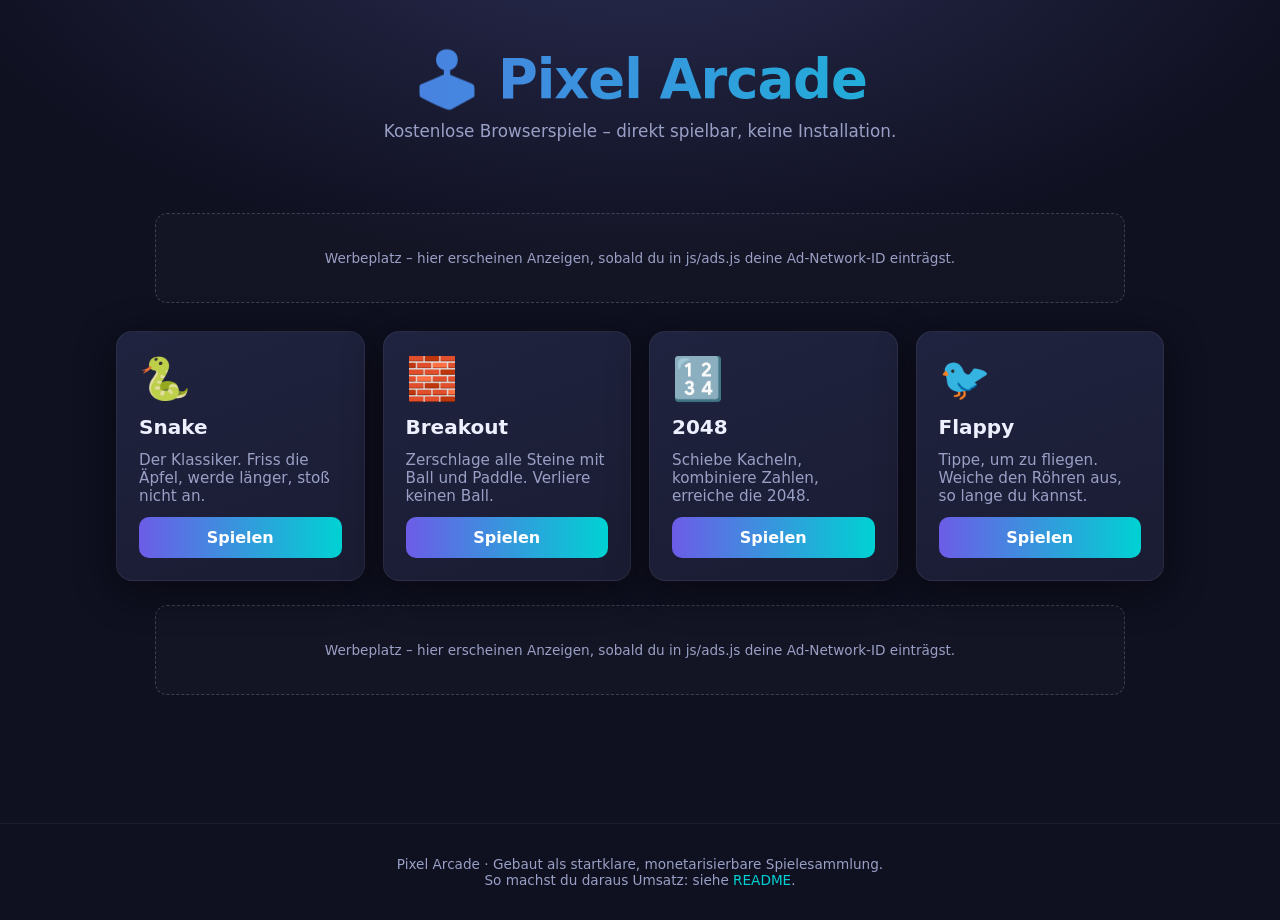
==== index.html @ bb0cc5f2 "Add Pixel Arcade: 4 monetization-ready HTML5 games Build a self-contained browser game collection (S" ====
<!DOCTYPE html>
<html lang="de">
<head>
  <meta charset="UTF-8" />
  <meta name="viewport" content="width=device-width, initial-scale=1.0" />
  <title>Pixel Arcade – Kostenlose Browserspiele</title>
  <meta name="description" content="Spiele kostenlose HTML5-Browserspiele: Snake, Breakout, 2048 und Flappy. Keine Installation, direkt im Browser." />
  <link rel="stylesheet" href="css/style.css" />
</head>
<body>
  <header class="site">
    <h1>🕹️ Pixel Arcade</h1>
    <p>Kostenlose Browserspiele – direkt spielbar, keine Installation.</p>
  </header>

  <div class="container">
    <div class="ad-slot" id="ad-top"></div>

    <div class="grid">
      <div class="card">
        <div class="emoji">🐍</div>
        <h3>Snake</h3>
        <p>Der Klassiker. Friss die Äpfel, werde länger, stoß nicht an.</p>
        <a class="btn" href="games/snake.html">Spielen</a>
      </div>

      <div class="card">
        <div class="emoji">🧱</div>
        <h3>Breakout</h3>
        <p>Zerschlage alle Steine mit Ball und Paddle. Verliere keinen Ball.</p>
        <a class="btn" href="games/breakout.html">Spielen</a>
      </div>

      <div class="card">
        <div class="emoji">🔢</div>
        <h3>2048</h3>
        <p>Schiebe Kacheln, kombiniere Zahlen, erreiche die 2048.</p>
        <a class="btn" href="games/2048.html">Spielen</a>
      </div>

      <div class="card">
        <div class="emoji">🐦</div>
        <h3>Flappy</h3>
        <p>Tippe, um zu fliegen. Weiche den Röhren aus, so lange du kannst.</p>
        <a class="btn" href="games/flappy.html">Spielen</a>
      </div>
    </div>

    <div class="ad-slot" id="ad-bottom"></div>
  </div>

  <footer class="site">
    <p>Pixel Arcade · Gebaut als startklare, monetarisierbare Spielesammlung.</p>
    <p>So machst du daraus Umsatz: siehe <a href="https://github.com/maximilianvbassenheim-gif/llllll/blob/main/README.md">README</a>.</p>
  </footer>

  <script src="js/ads.js"></script>
</body>
</html>
---- css/style.css ----
:root {
  --bg: #0f1020;
  --bg-2: #1a1c33;
  --panel: #20233f;
  --accent: #6c5ce7;
  --accent-2: #00d2d3;
  --text: #eef0ff;
  --muted: #9aa0c5;
  --good: #2ecc71;
  --warn: #f1c40f;
  --shadow: 0 10px 40px rgba(0,0,0,.45);
}

* { box-sizing: border-box; margin: 0; padding: 0; }

body {
  font-family: "Segoe UI", system-ui, -apple-system, sans-serif;
  background: radial-gradient(1200px 600px at 50% -10%, #2a2d52 0%, var(--bg) 60%);
  color: var(--text);
  min-height: 100vh;
  -webkit-font-smoothing: antialiased;
}

a { color: var(--accent-2); text-decoration: none; }
a:hover { text-decoration: underline; }

.container { max-width: 1080px; margin: 0 auto; padding: 24px 16px 64px; }

header.site {
  text-align: center;
  padding: 48px 16px 24px;
}
header.site h1 {
  font-size: clamp(2rem, 6vw, 3.4rem);
  letter-spacing: -0.02em;
  background: linear-gradient(90deg, var(--accent), var(--accent-2));
  -webkit-background-clip: text;
  background-clip: text;
  color: transparent;
}
header.site p { color: var(--muted); margin-top: 10px; font-size: 1.05rem; }

.grid {
  display: grid;
  grid-template-columns: repeat(auto-fill, minmax(240px, 1fr));
  gap: 18px;
  margin-top: 28px;
}

.card {
  background: linear-gradient(160deg, var(--panel), var(--bg-2));
  border: 1px solid rgba(255,255,255,.06);
  border-radius: 16px;
  padding: 22px;
  box-shadow: var(--shadow);
  transition: transform .18s ease, border-color .18s ease;
  display: flex;
  flex-direction: column;
  gap: 12px;
}
.card:hover { transform: translateY(-4px); border-color: var(--accent); }
.card .emoji { font-size: 2.6rem; }
.card h3 { font-size: 1.25rem; }
.card p { color: var(--muted); font-size: .95rem; flex: 1; }

.btn {
  display: inline-block;
  background: linear-gradient(90deg, var(--accent), var(--accent-2));
  color: #fff;
  padding: 11px 18px;
  border-radius: 10px;
  font-weight: 600;
  border: none;
  cursor: pointer;
  text-align: center;
  transition: filter .15s ease;
}
.btn:hover { filter: brightness(1.1); text-decoration: none; }
.btn.secondary { background: transparent; border: 1px solid var(--accent); }

.ad-slot {
  margin: 24px auto;
  max-width: 970px;
  min-height: 90px;
  border: 1px dashed rgba(255,255,255,.18);
  border-radius: 12px;
  display: flex;
  align-items: center;
  justify-content: center;
  color: var(--muted);
  font-size: .85rem;
  text-align: center;
  background: rgba(255,255,255,.02);
}

/* Game page layout */
.game-shell { text-align: center; }
.game-shell .topbar {
  display: flex; justify-content: space-between; align-items: center;
  flex-wrap: wrap; gap: 12px; margin-bottom: 16px;
}
.game-shell canvas {
  background: #0a0b16;
  border-radius: 14px;
  box-shadow: var(--shadow);
  touch-action: none;
  max-width: 100%;
  border: 1px solid rgba(255,255,255,.08);
}
.hud {
  display: flex; gap: 24px; justify-content: center;
  margin: 14px 0; font-size: 1.1rem;
}
.hud b { color: var(--accent-2); }
.controls-hint { color: var(--muted); font-size: .9rem; margin-top: 10px; }

footer.site {
  text-align: center; color: var(--muted);
  padding: 32px 16px; font-size: .85rem;
  border-top: 1px solid rgba(255,255,255,.06); margin-top: 40px;
}
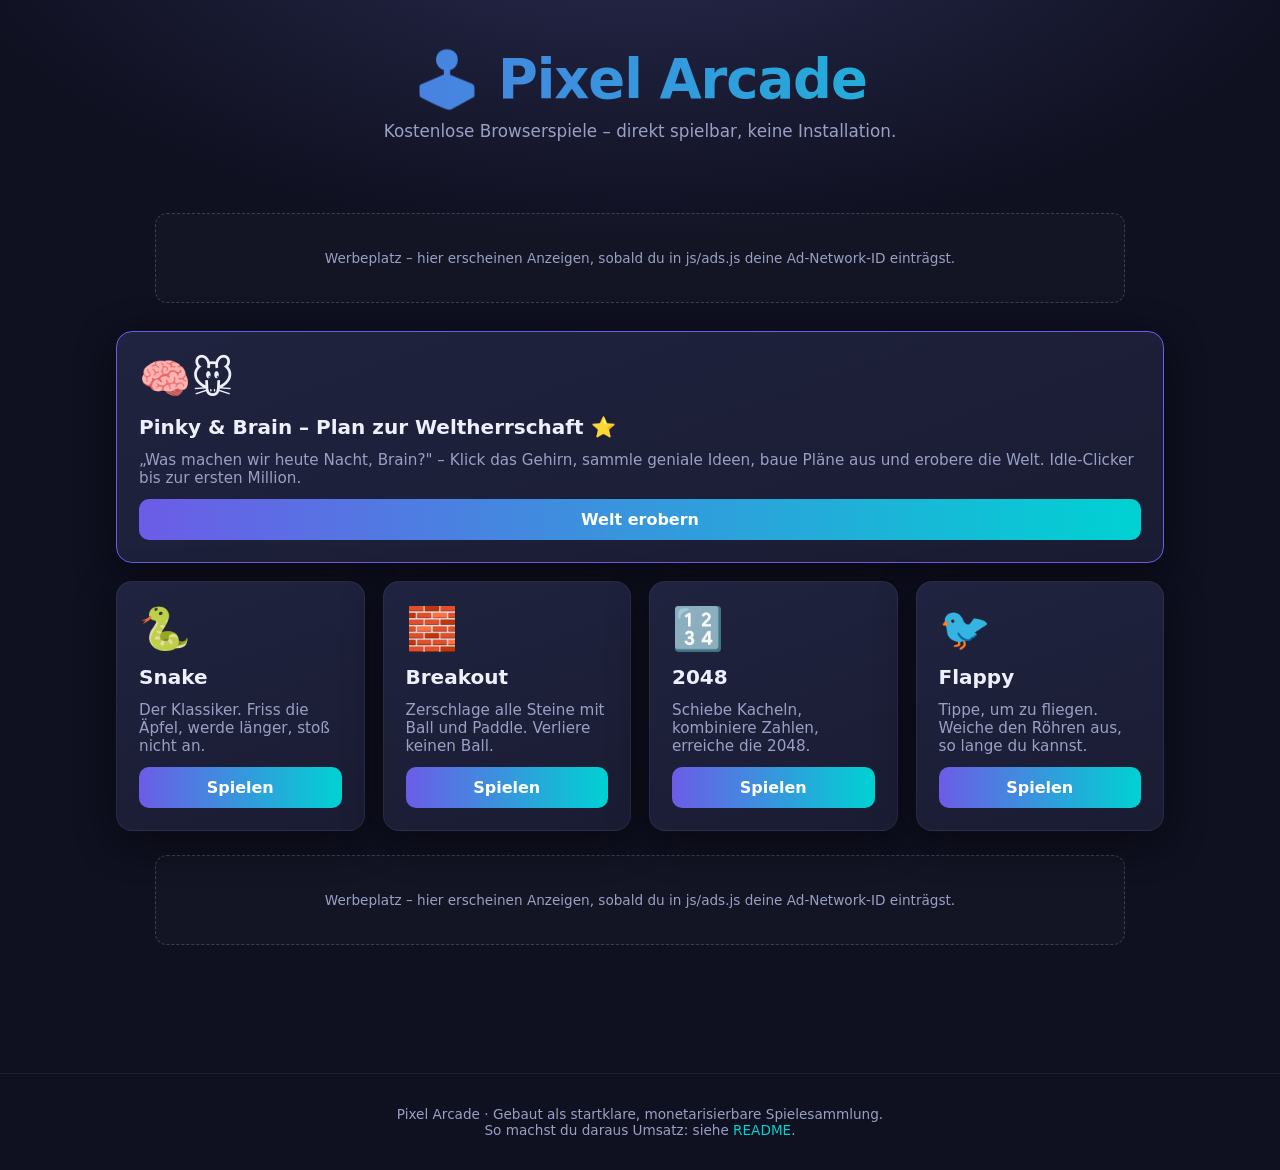
==== commit 7a71a688: "Add Pinky & Brain idle clicker: Plan zur Weltherrschaft Themed incremental game: click the brain to " ====
--- a/index.html
+++ b/index.html
@@ -17,6 +17,14 @@
     <div class="ad-slot" id="ad-top"></div>
 
     <div class="grid">
+      <div class="card" style="border-color: var(--accent); grid-column: 1 / -1;">
+        <div class="emoji">🧠🐭</div>
+        <h3>Pinky &amp; Brain – Plan zur Weltherrschaft ⭐</h3>
+        <p>„Was machen wir heute Nacht, Brain?" – Klick das Gehirn, sammle geniale
+        Ideen, baue Pläne aus und erobere die Welt. Idle-Clicker bis zur ersten Million.</p>
+        <a class="btn" href="games/weltherrschaft.html">Welt erobern</a>
+      </div>
+
       <div class="card">
         <div class="emoji">🐍</div>
         <h3>Snake</h3>
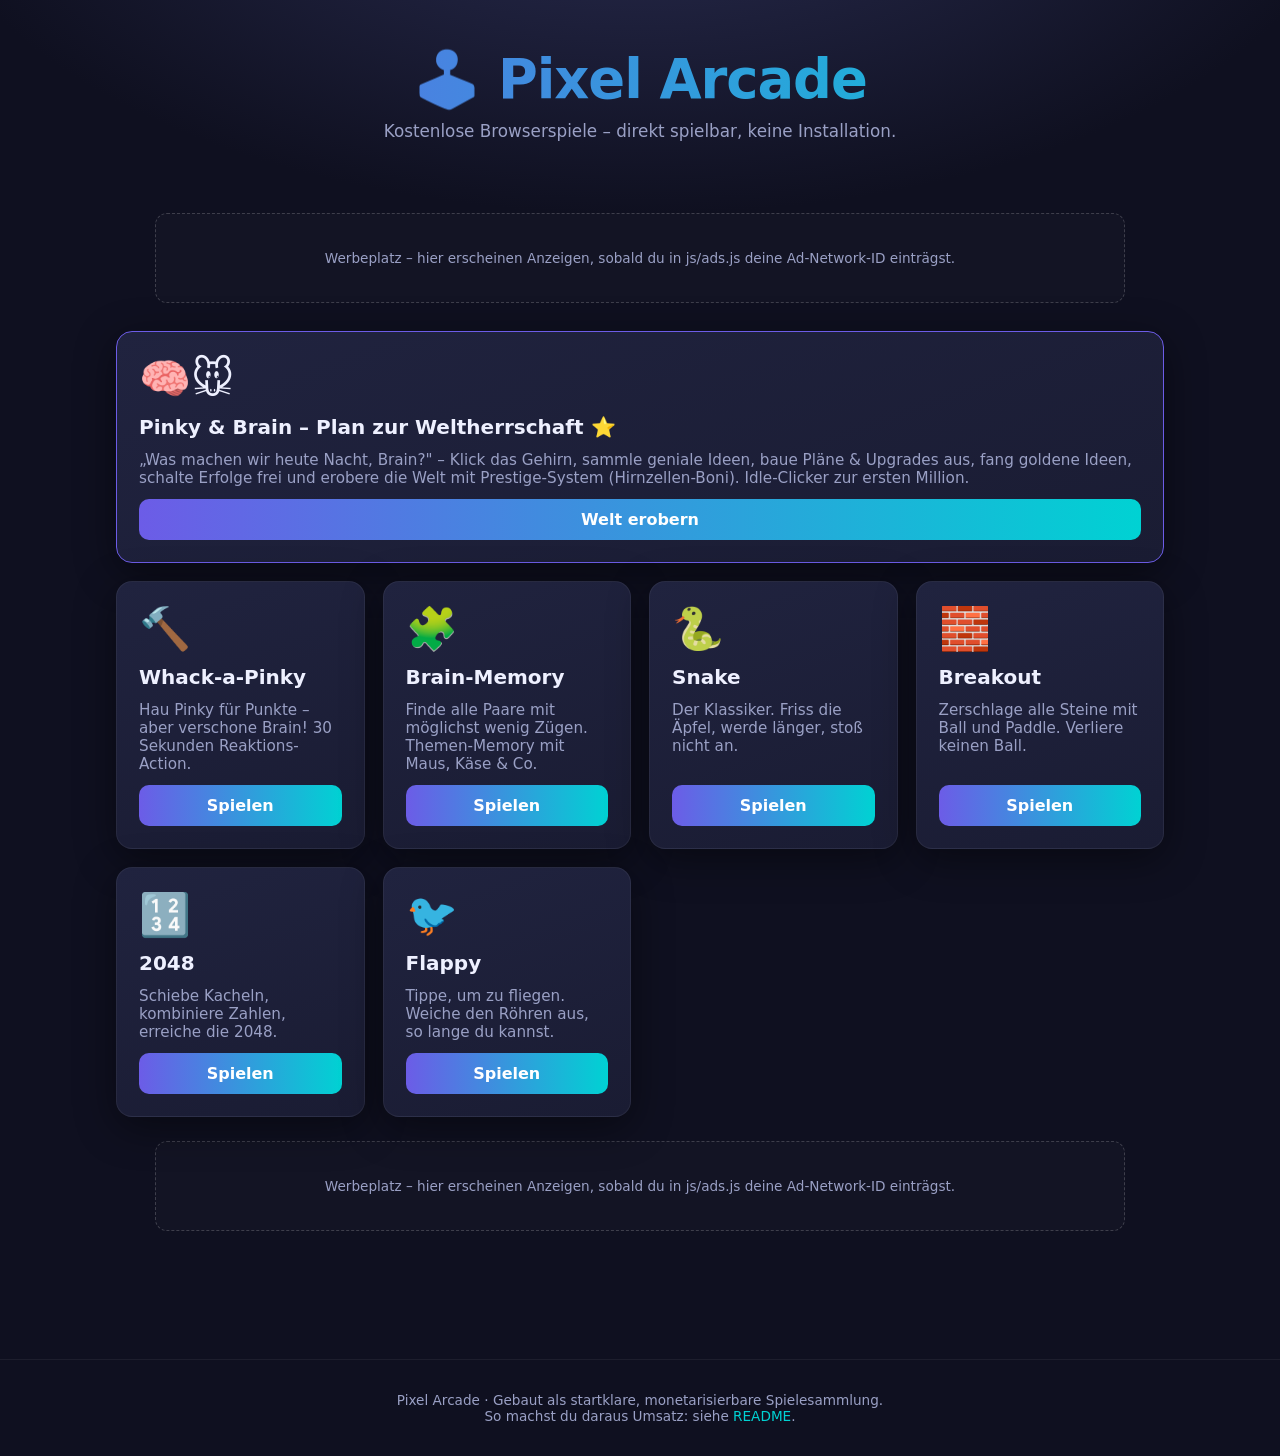
==== commit 7994f210: "Expand idle game + add Whack-a-Pinky and Brain-Memory Pinky & Brain idle 2.0: prestige (brain cells," ====
--- a/index.html
+++ b/index.html
@@ -21,8 +21,23 @@
         <div class="emoji">🧠🐭</div>
         <h3>Pinky &amp; Brain – Plan zur Weltherrschaft ⭐</h3>
         <p>„Was machen wir heute Nacht, Brain?" – Klick das Gehirn, sammle geniale
-        Ideen, baue Pläne aus und erobere die Welt. Idle-Clicker bis zur ersten Million.</p>
+        Ideen, baue Pläne &amp; Upgrades aus, fang goldene Ideen, schalte Erfolge frei und
+        erobere die Welt mit Prestige-System (Hirnzellen-Boni). Idle-Clicker zur ersten Million.</p>
         <a class="btn" href="games/weltherrschaft.html">Welt erobern</a>
+      </div>
+
+      <div class="card">
+        <div class="emoji">🔨</div>
+        <h3>Whack-a-Pinky</h3>
+        <p>Hau Pinky für Punkte – aber verschone Brain! 30 Sekunden Reaktions-Action.</p>
+        <a class="btn" href="games/whack.html">Spielen</a>
+      </div>
+
+      <div class="card">
+        <div class="emoji">🧩</div>
+        <h3>Brain-Memory</h3>
+        <p>Finde alle Paare mit möglichst wenig Zügen. Themen-Memory mit Maus, Käse &amp; Co.</p>
+        <a class="btn" href="games/memory.html">Spielen</a>
       </div>
 
       <div class="card">
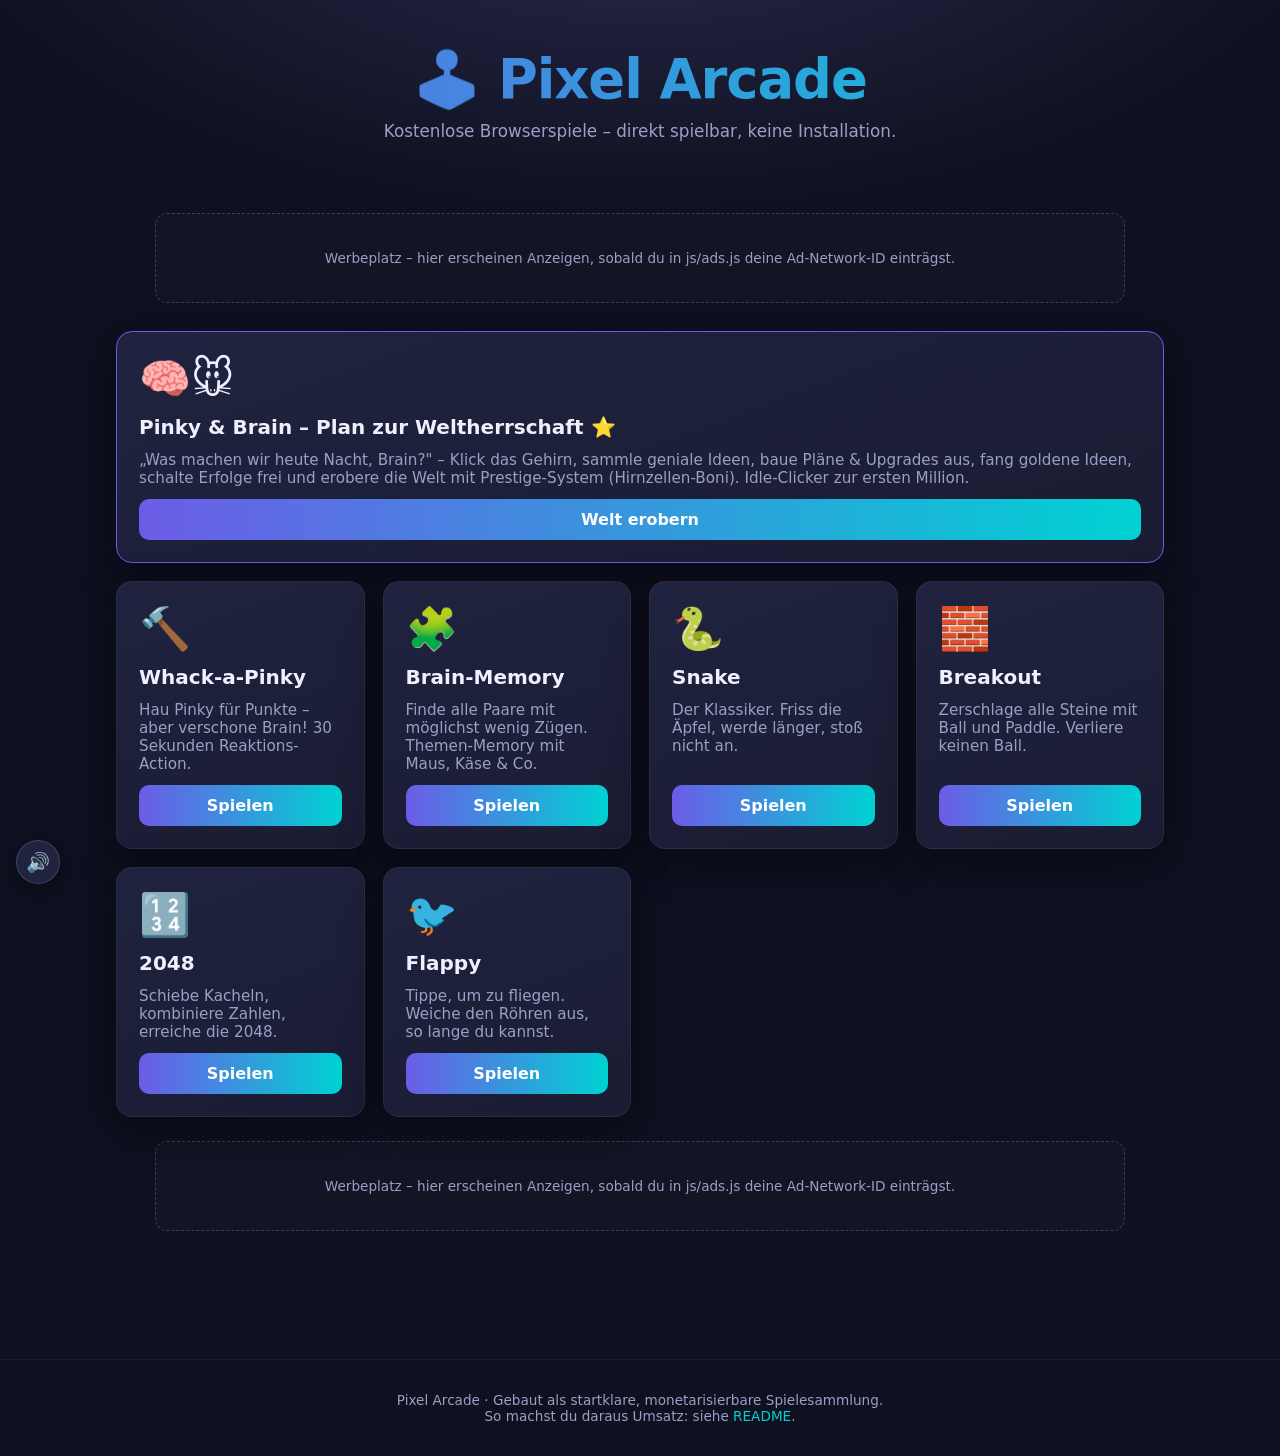
==== commit 904a4fce: "Add sound effects and polish across all games Procedural Web Audio sound engine (js/sfx.js) with a p" ====
--- a/index.html
+++ b/index.html
@@ -78,5 +78,6 @@
   </footer>
 
   <script src="js/ads.js"></script>
+  <script src="js/sfx.js"></script>
 </body>
 </html>
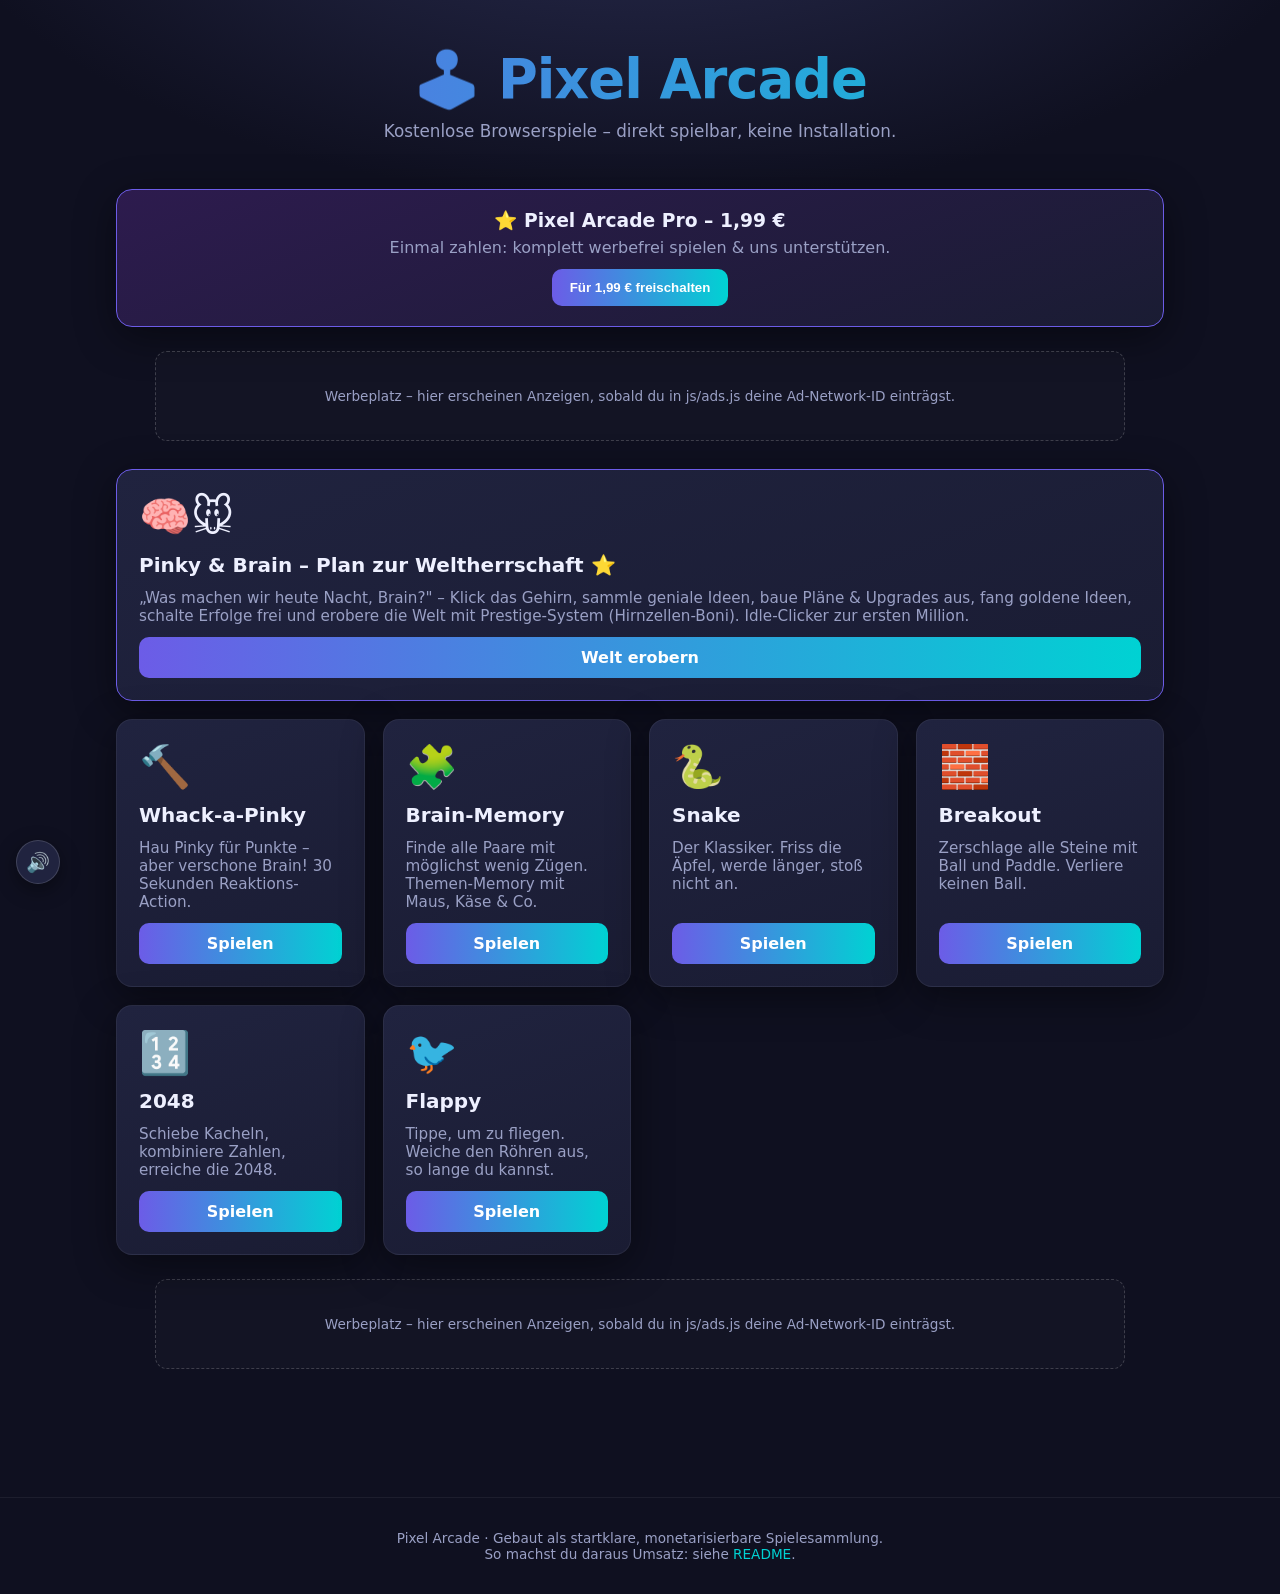
==== commit 7a9720c8: "Add Pro purchase flow: sell ad-free arcade for 1,99 EUR Add js/store.js: configurable payment link (" ====
--- a/index.html
+++ b/index.html
@@ -14,6 +14,7 @@
   </header>
 
   <div class="container">
+    <div id="store-banner" style="margin-bottom:8px;"></div>
     <div class="ad-slot" id="ad-top"></div>
 
     <div class="grid">
@@ -77,6 +78,7 @@
     <p>So machst du daraus Umsatz: siehe <a href="https://github.com/maximilianvbassenheim-gif/llllll/blob/main/README.md">README</a>.</p>
   </footer>
 
+  <script src="js/store.js"></script>
   <script src="js/ads.js"></script>
   <script src="js/sfx.js"></script>
 </body>
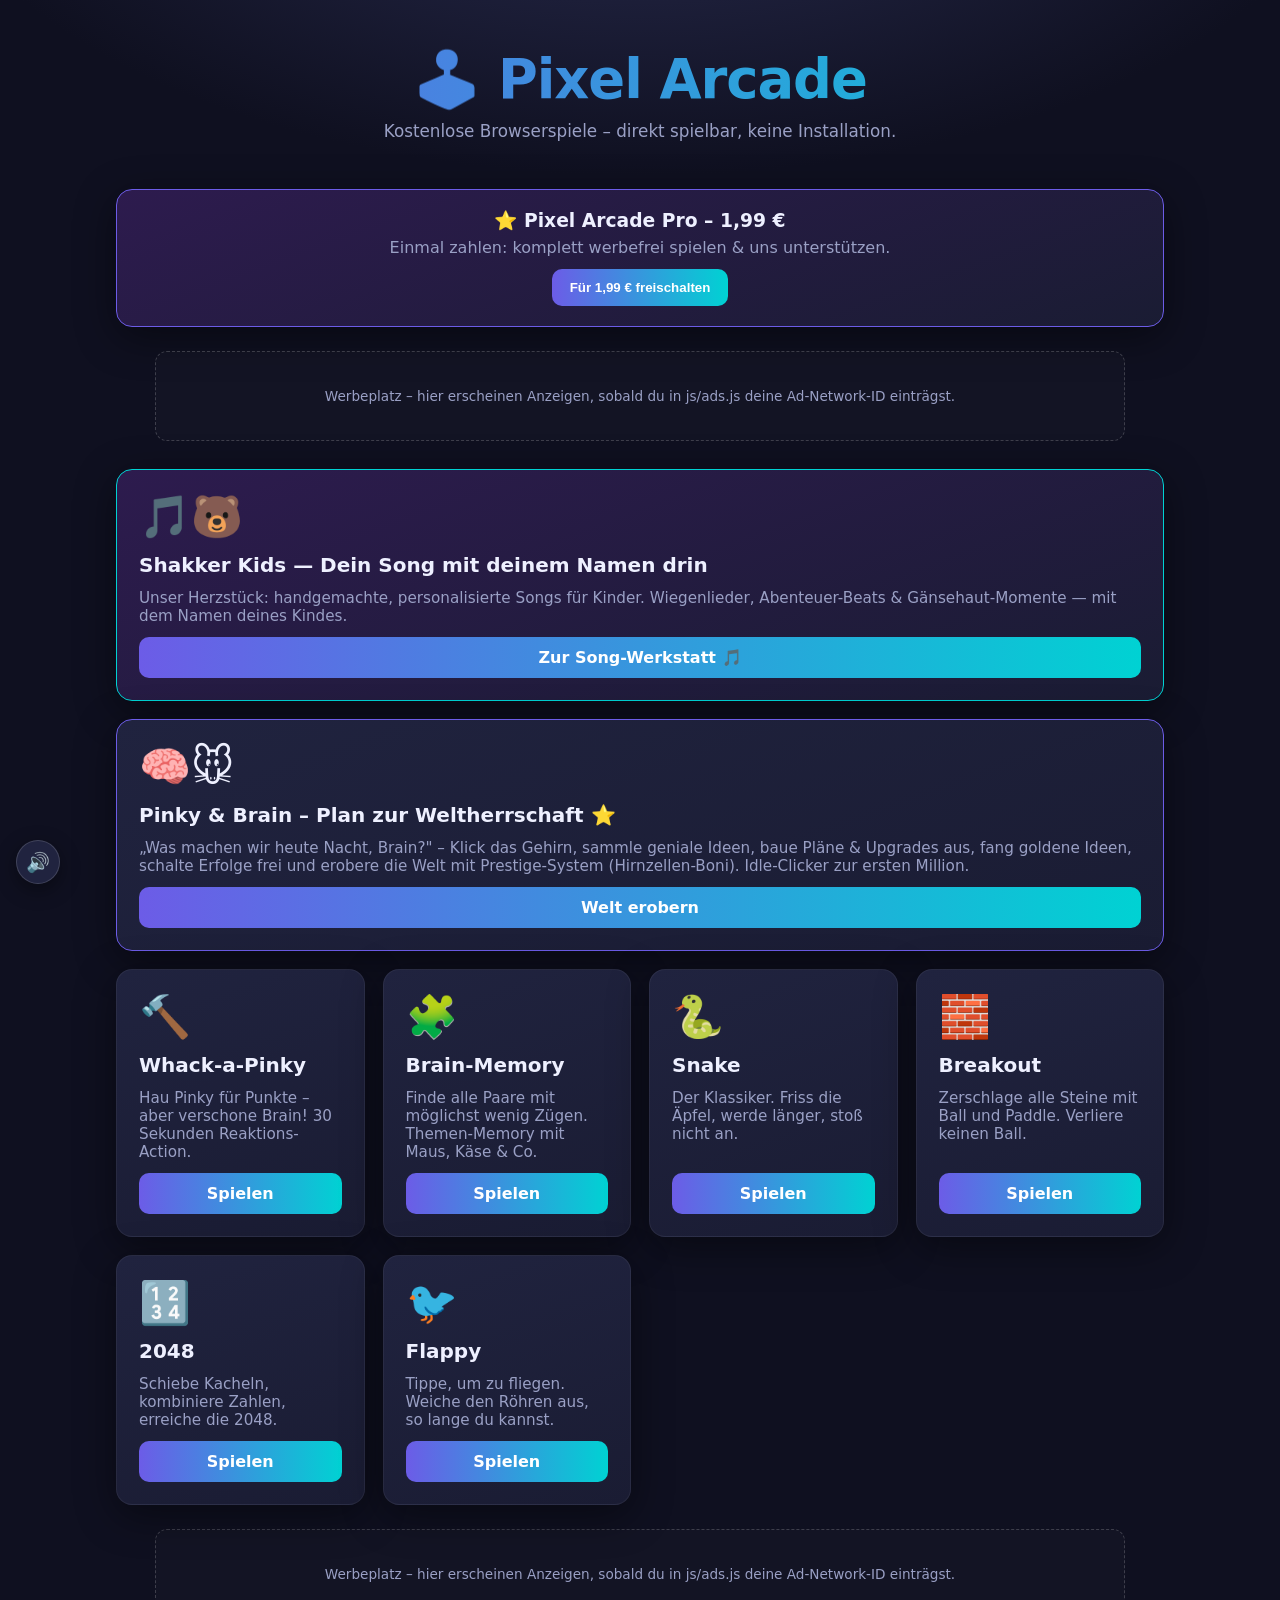
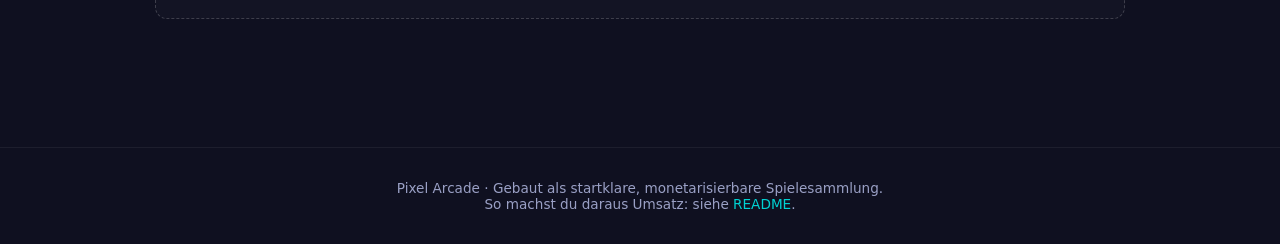
==== commit 5f60a739: "Add PRODUKTION handbook, T7 backup scripts, cross-links and 404 page - produktion/: numbered product" ====
--- a/index.html
+++ b/index.html
@@ -18,6 +18,14 @@
     <div class="ad-slot" id="ad-top"></div>
 
     <div class="grid">
+      <div class="card" style="border-color: var(--accent-2); grid-column: 1 / -1; background: linear-gradient(160deg, #2d1b4e, var(--bg-2));">
+        <div class="emoji">🎵🐻</div>
+        <h3>Shakker Kids — Dein Song mit deinem Namen drin</h3>
+        <p>Unser Herzstück: handgemachte, personalisierte Songs für Kinder.
+        Wiegenlieder, Abenteuer-Beats &amp; Gänsehaut-Momente — mit dem Namen deines Kindes.</p>
+        <a class="btn" href="shakker-kids/">Zur Song-Werkstatt 🎵</a>
+      </div>
+
       <div class="card" style="border-color: var(--accent); grid-column: 1 / -1;">
         <div class="emoji">🧠🐭</div>
         <h3>Pinky &amp; Brain – Plan zur Weltherrschaft ⭐</h3>
